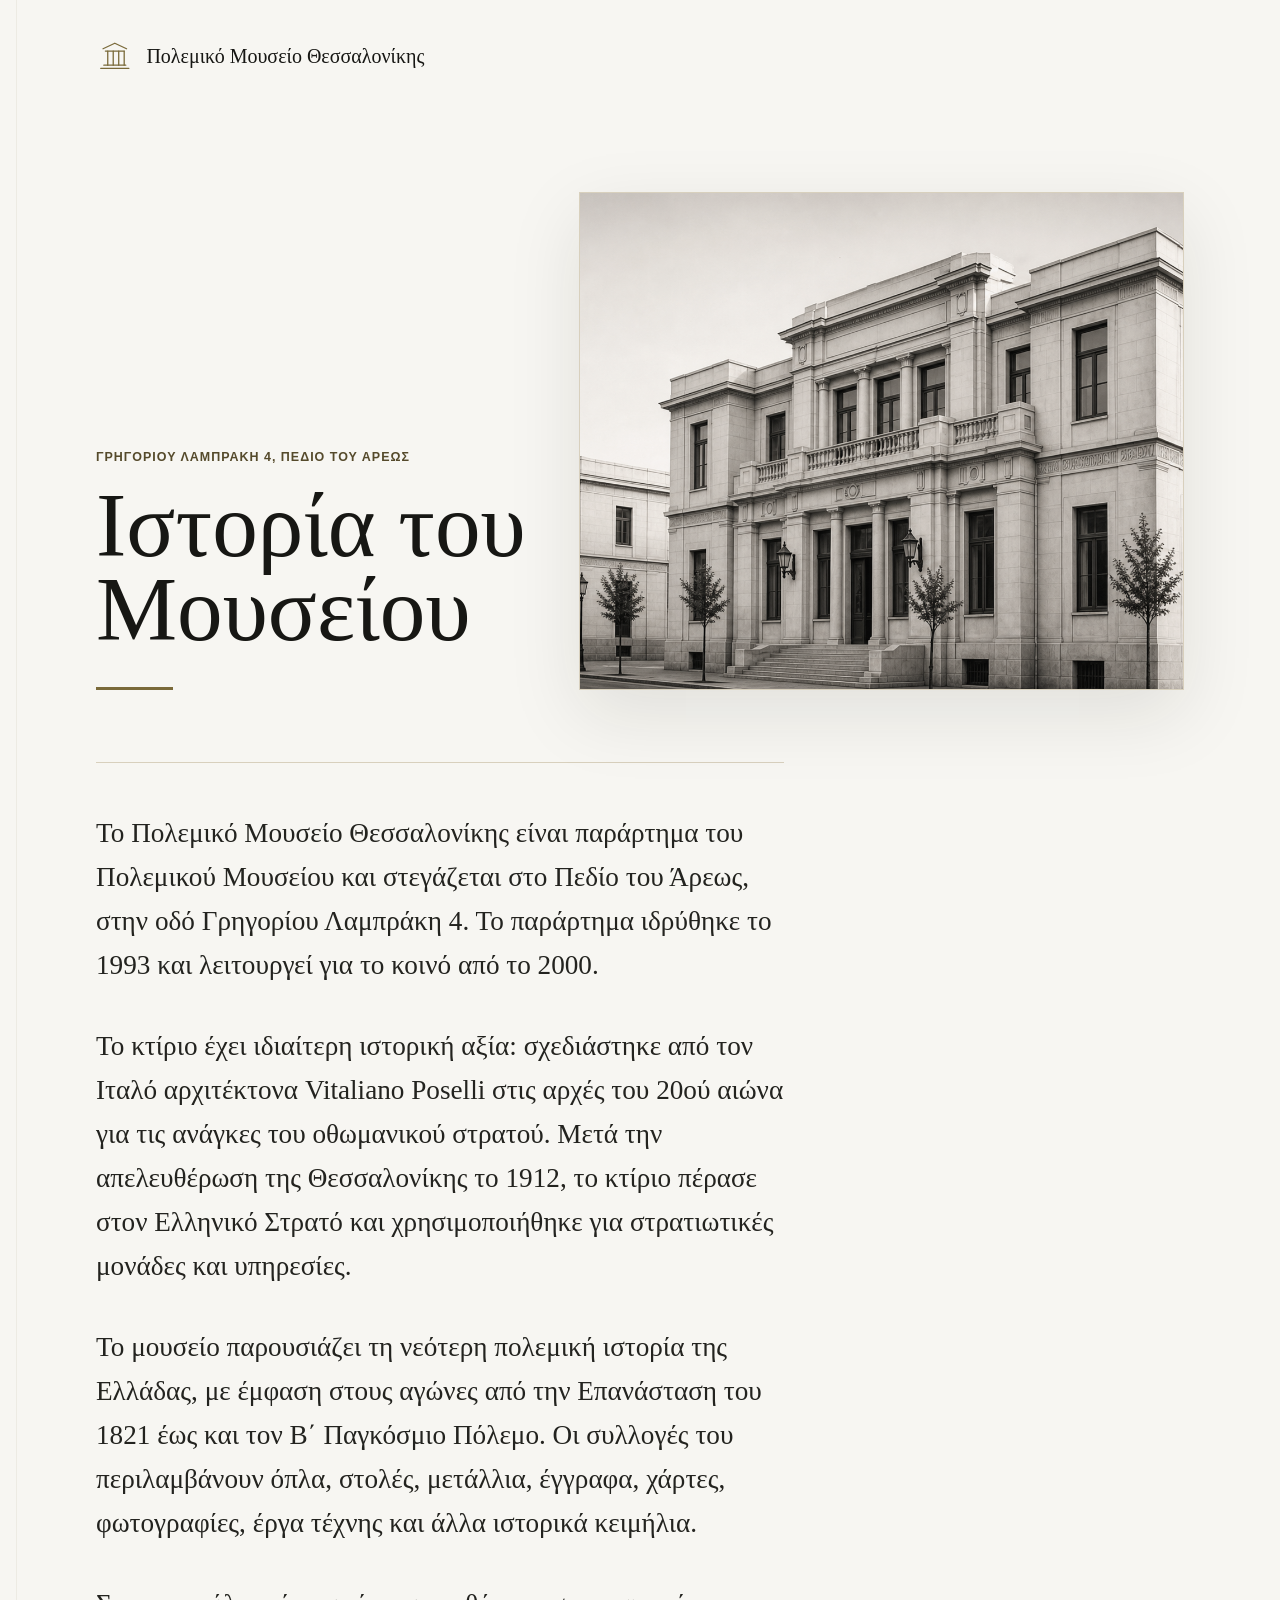
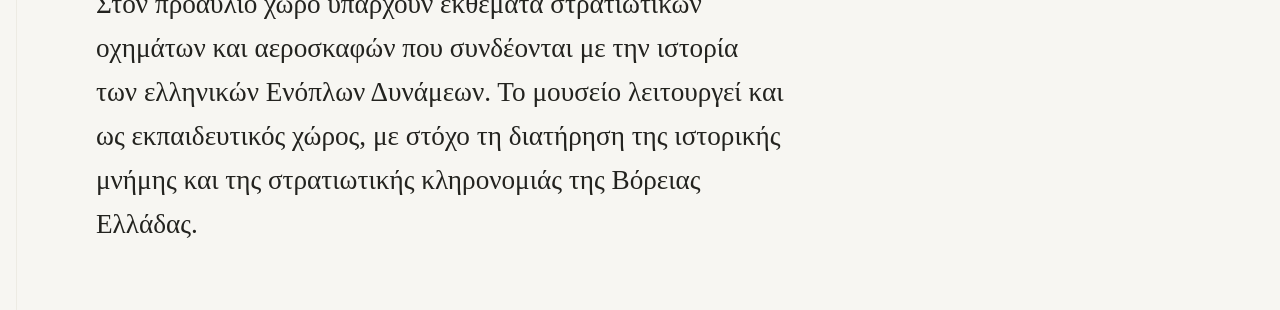
==== index.html @ 53d3f115 "Initial site" ====
<!doctype html>
<html lang="el">
  <head>
    <meta charset="utf-8" />
    <meta name="viewport" content="width=device-width, initial-scale=1" />
    <meta
      name="description"
      content="Σύντομη ιστορία του Πολεμικού Μουσείου Θεσσαλονίκης για επισκέπτες του μουσείου."
    />
    <title>Ιστορία του Μουσείου | Πολεμικό Μουσείο Θεσσαλονίκης</title>
    <link rel="stylesheet" href="styles.css" />
  </head>
  <body>
    <main class="page-shell">
      <header class="site-header" aria-label="Πληροφορίες σελίδας">
        <a class="brand" href="./" aria-label="Πολεμικό Μουσείο Θεσσαλονίκης">
          <span class="brand-mark" aria-hidden="true">
            <svg viewBox="0 0 48 48" role="img">
              <path d="M6 40h36M10 36h28M12 18h24M9 15 24 8l15 7" />
              <path d="M15 18v18M22 18v18M29 18v18M36 18v18" />
            </svg>
          </span>
          <span>Πολεμικό Μουσείο Θεσσαλονίκης</span>
        </a>
      </header>

      <section class="intro" aria-labelledby="page-title">
        <div class="intro-copy">
          <p class="location">Γρηγορίου Λαμπράκη 4, Πεδίο του Άρεως</p>
          <h1 id="page-title">Ιστορία του Μουσείου</h1>
        </div>

        <figure class="hero-image">
          <img
            src="assets/museum-building.png"
            alt="Αρχιτεκτονική άποψη νεοκλασικού κτιρίου μουσείου"
          />
        </figure>
      </section>

      <article class="content" aria-label="Ιστορικές πληροφορίες">
        <p>
          Το Πολεμικό Μουσείο Θεσσαλονίκης είναι παράρτημα του Πολεμικού
          Μουσείου και στεγάζεται στο Πεδίο του Άρεως, στην οδό Γρηγορίου
          Λαμπράκη 4. Το παράρτημα ιδρύθηκε το 1993 και λειτουργεί για το
          κοινό από το 2000.
        </p>

        <p>
          Το κτίριο έχει ιδιαίτερη ιστορική αξία: σχεδιάστηκε από τον Ιταλό
          αρχιτέκτονα Vitaliano Poselli στις αρχές του 20ού αιώνα για τις
          ανάγκες του οθωμανικού στρατού. Μετά την απελευθέρωση της
          Θεσσαλονίκης το 1912, το κτίριο πέρασε στον Ελληνικό Στρατό και
          χρησιμοποιήθηκε για στρατιωτικές μονάδες και υπηρεσίες.
        </p>

        <p>
          Το μουσείο παρουσιάζει τη νεότερη πολεμική ιστορία της Ελλάδας, με
          έμφαση στους αγώνες από την Επανάσταση του 1821 έως και τον Β΄
          Παγκόσμιο Πόλεμο. Οι συλλογές του περιλαμβάνουν όπλα, στολές,
          μετάλλια, έγγραφα, χάρτες, φωτογραφίες, έργα τέχνης και άλλα
          ιστορικά κειμήλια.
        </p>

        <p>
          Στον προαύλιο χώρο υπάρχουν εκθέματα στρατιωτικών οχημάτων και
          αεροσκαφών που συνδέονται με την ιστορία των ελληνικών Ενόπλων
          Δυνάμεων. Το μουσείο λειτουργεί και ως εκπαιδευτικός χώρος, με στόχο
          τη διατήρηση της ιστορικής μνήμης και της στρατιωτικής κληρονομιάς
          της Βόρειας Ελλάδας.
        </p>
      </article>
    </main>
  </body>
</html>
---- styles.css ----
:root {
  color-scheme: light;
  --bg: #f7f6f2;
  --paper: #fffdf8;
  --ink: #171714;
  --muted: #626057;
  --line: #d8d0bd;
  --accent: #7a6a3a;
  --accent-dark: #554a2b;
  --shadow: 0 24px 70px rgb(32 30 24 / 10%);
  --measure: 43rem;
}

* {
  box-sizing: border-box;
}

html {
  min-height: 100%;
  background: var(--bg);
}

body {
  min-width: 320px;
  min-height: 100%;
  margin: 0;
  color: var(--ink);
  background:
    linear-gradient(90deg, rgb(122 106 58 / 8%) 0 1px, transparent 1px 100%)
      center / min(100vw, 78rem) 100% no-repeat,
    var(--bg);
  font-family: Georgia, "Times New Roman", serif;
  text-rendering: optimizeLegibility;
}

img,
svg {
  display: block;
}

.page-shell {
  width: min(100%, 74rem);
  margin: 0 auto;
  padding: 1.1rem clamp(1.1rem, 4vw, 3rem) 4rem;
}

.site-header {
  display: flex;
  align-items: center;
  justify-content: space-between;
  min-height: 4rem;
}

.brand {
  display: inline-flex;
  align-items: center;
  gap: 0.8rem;
  color: var(--ink);
  font-size: clamp(1rem, 2.5vw, 1.25rem);
  line-height: 1.15;
  text-decoration: none;
}

.brand-mark {
  display: grid;
  width: 2.35rem;
  height: 2.35rem;
  flex: 0 0 auto;
  place-items: center;
  color: var(--accent);
}

.brand-mark svg {
  width: 100%;
  height: 100%;
  fill: none;
  stroke: currentColor;
  stroke-linecap: round;
  stroke-linejoin: round;
  stroke-width: 1.65;
}

.intro {
  display: grid;
  gap: clamp(1.6rem, 4vw, 3rem);
  padding-top: clamp(3rem, 9vw, 6.5rem);
}

.intro-copy {
  max-width: min(100%, 42rem);
}

.location {
  margin: 0 0 1.1rem;
  color: var(--accent-dark);
  font-family: Arial, Helvetica, sans-serif;
  font-size: 0.78rem;
  font-weight: 700;
  letter-spacing: 0.08em;
  line-height: 1.4;
  text-transform: uppercase;
}

h1 {
  max-width: 12ch;
  margin: 0;
  font-size: clamp(3.65rem, 16vw, 6.6rem);
  font-weight: 400;
  letter-spacing: 0;
  line-height: 0.92;
}

.intro-copy::after {
  display: block;
  width: 4.8rem;
  height: 0.18rem;
  margin-top: clamp(1.4rem, 4vw, 2.2rem);
  background: var(--accent);
  content: "";
}

.hero-image {
  overflow: hidden;
  margin: 0;
  background: #e5dfd3;
  border: 1px solid var(--line);
  box-shadow: var(--shadow);
}

.hero-image img {
  width: 100%;
  aspect-ratio: 16 / 9;
  object-fit: cover;
  filter: saturate(0.72) contrast(0.96);
}

.content {
  max-width: var(--measure);
  margin: clamp(2rem, 6vw, 4.5rem) auto 0;
  padding: clamp(1.6rem, 4vw, 3rem) 0 0;
  border-top: 1px solid var(--line);
}

.content p {
  margin: 0;
  color: #23231f;
  font-size: clamp(1.22rem, 4.8vw, 1.7rem);
  line-height: 1.62;
}

.content p + p {
  margin-top: 1.35em;
}

@media (min-width: 980px) {
  .page-shell {
    padding-top: 1.5rem;
  }

  h1 {
    font-size: clamp(4.8rem, 8vw, 5.7rem);
  }

  .intro {
    grid-template-columns: minmax(18rem, 0.72fr) minmax(24rem, 1fr);
    align-items: end;
  }

  .hero-image {
    align-self: stretch;
  }

  .hero-image img {
    height: 100%;
    min-height: 31rem;
    aspect-ratio: auto;
  }

  .content {
    margin-left: 0;
  }
}

@media (max-width: 420px) {
  .brand {
    font-size: 0.95rem;
  }

  .brand-mark {
    width: 2rem;
    height: 2rem;
  }

  .content p {
    font-size: 1.14rem;
  }
}
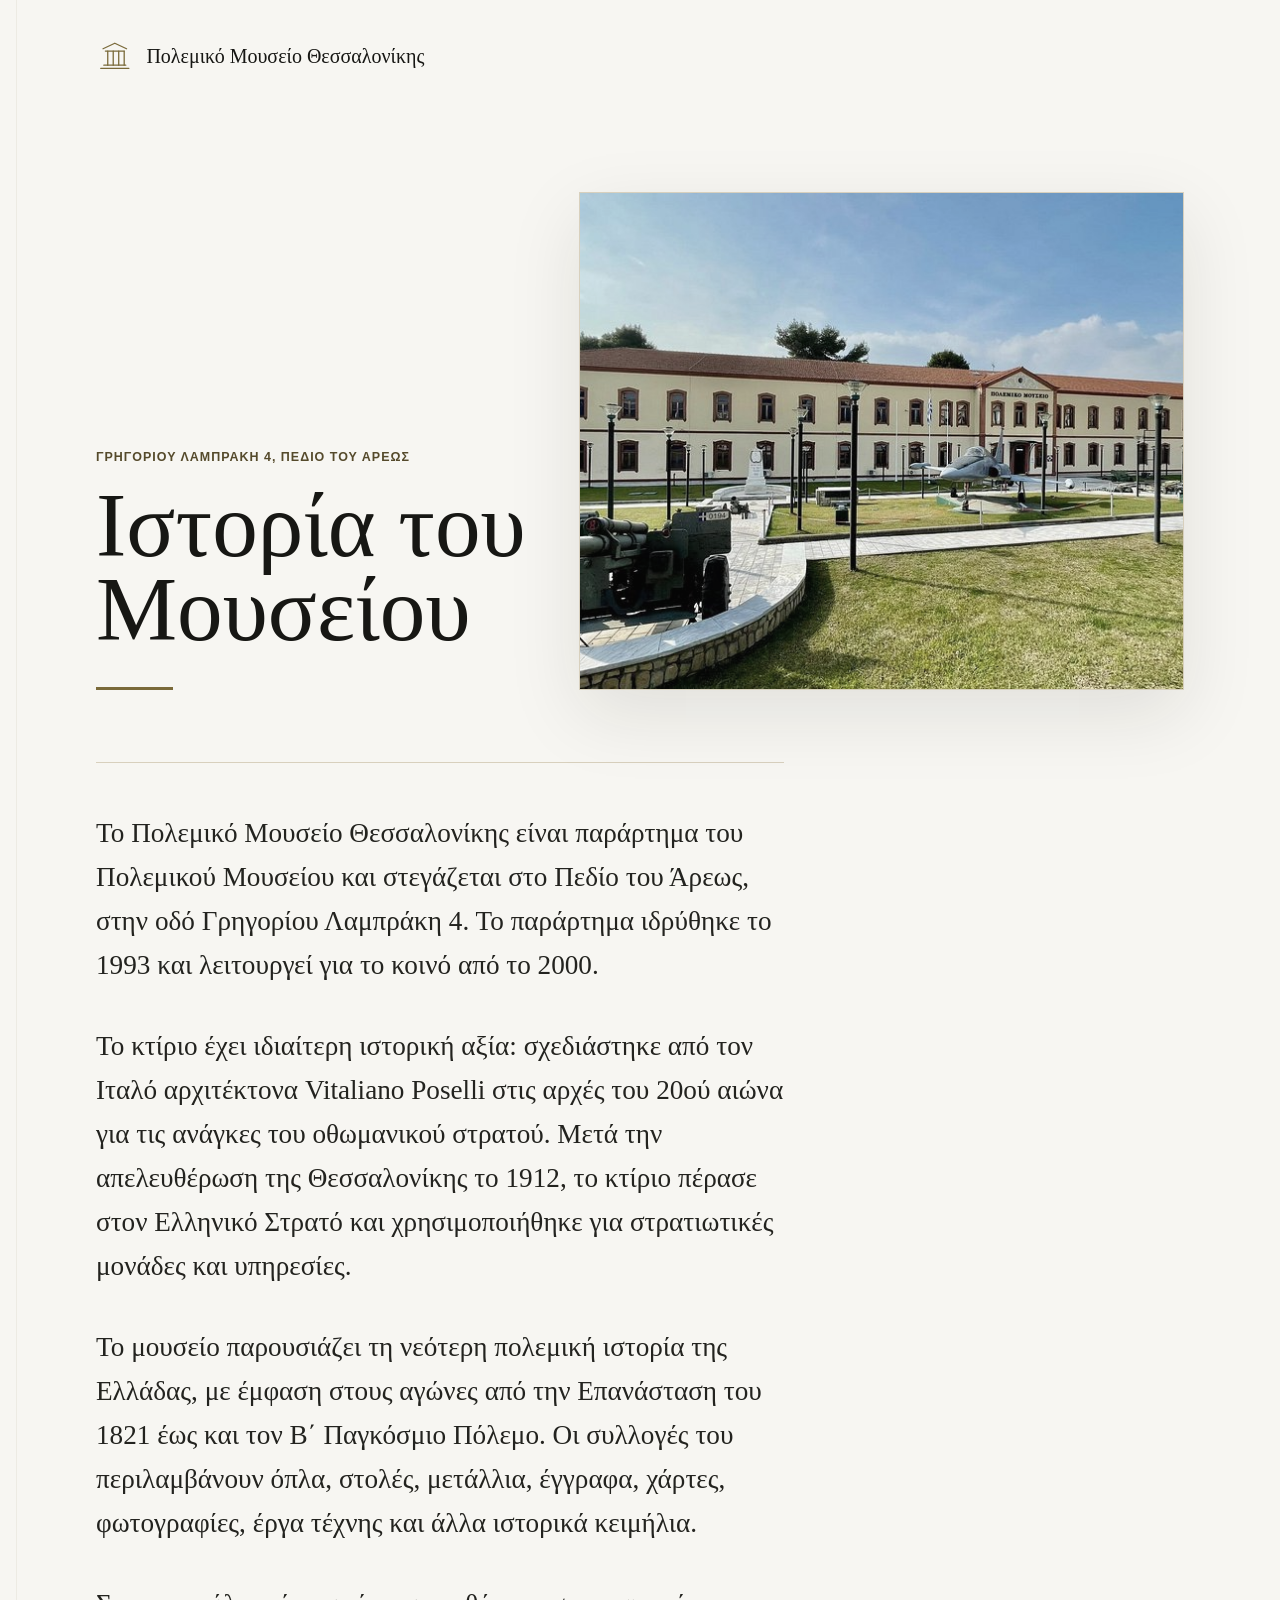
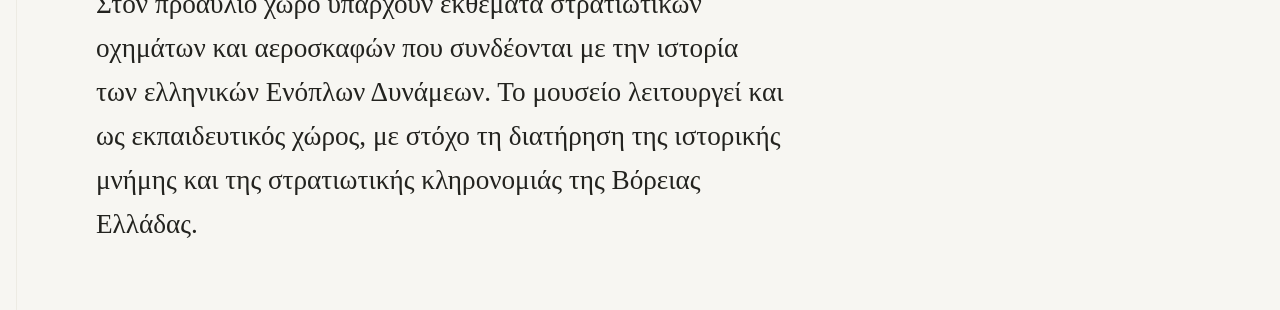
==== commit abf979f5: "Use Thessaloniki branch photo" ====
--- a/index.html
+++ b/index.html
@@ -32,7 +32,7 @@
 
         <figure class="hero-image">
           <img
-            src="assets/museum-building.png"
+            src="assets/thessaloniki-branch.jpg"
             alt="Αρχιτεκτονική άποψη νεοκλασικού κτιρίου μουσείου"
           />
         </figure>
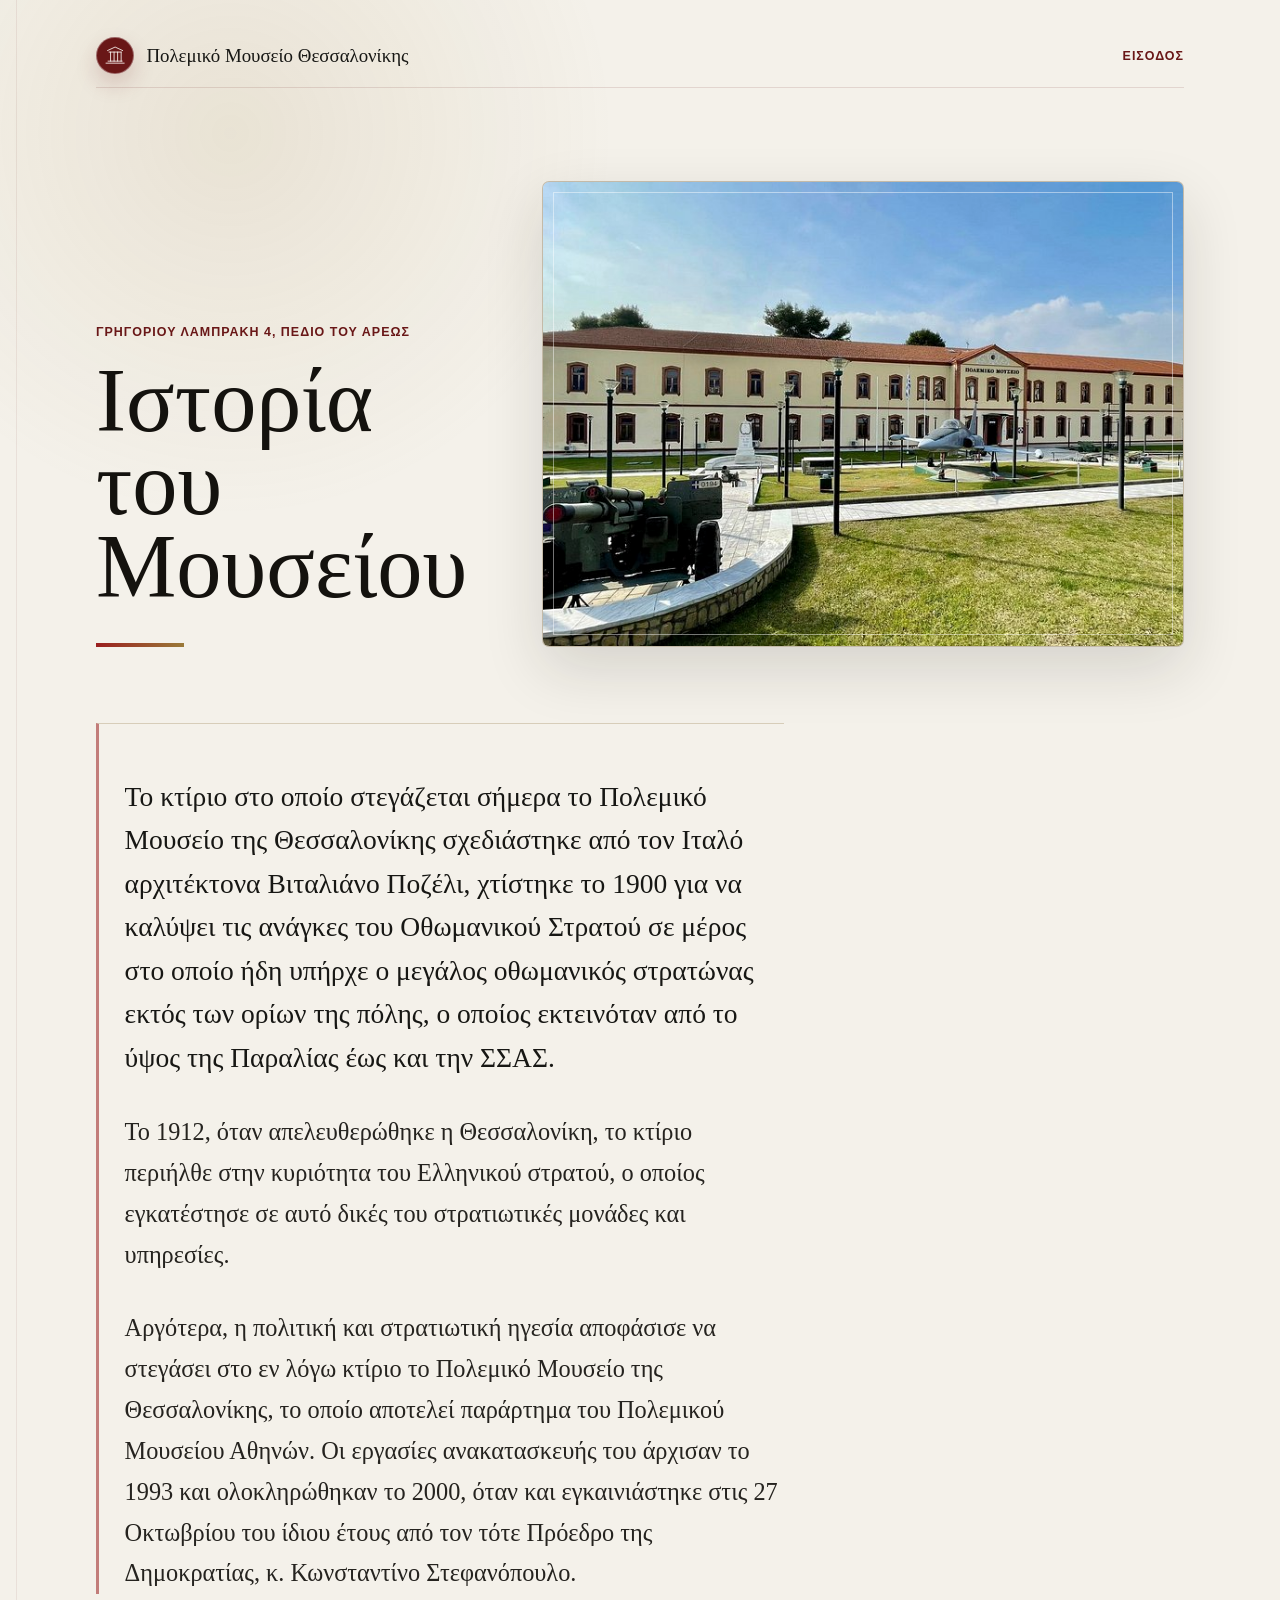
==== commit 1069ee72: "Add museum entrance guide" ====
--- a/index.html
+++ b/index.html
@@ -22,6 +22,9 @@
           </span>
           <span>Πολεμικό Μουσείο Θεσσαλονίκης</span>
         </a>
+        <nav class="site-nav" aria-label="Πλοήγηση">
+          <a href="entrance.html">Είσοδος</a>
+        </nav>
       </header>
 
       <section class="intro" aria-labelledby="page-title">
@@ -40,34 +43,27 @@
 
       <article class="content" aria-label="Ιστορικές πληροφορίες">
         <p>
-          Το Πολεμικό Μουσείο Θεσσαλονίκης είναι παράρτημα του Πολεμικού
-          Μουσείου και στεγάζεται στο Πεδίο του Άρεως, στην οδό Γρηγορίου
-          Λαμπράκη 4. Το παράρτημα ιδρύθηκε το 1993 και λειτουργεί για το
-          κοινό από το 2000.
+          Το κτίριο στο οποίο στεγάζεται σήμερα το Πολεμικό Μουσείο της
+          Θεσσαλονίκης σχεδιάστηκε από τον Ιταλό αρχιτέκτονα Βιταλιάνο
+          Ποζέλι, χτίστηκε το 1900 για να καλύψει τις ανάγκες του Οθωμανικού
+          Στρατού σε μέρος στο οποίο ήδη υπήρχε ο μεγάλος οθωμανικός
+          στρατώνας εκτός των ορίων της πόλης, ο οποίος εκτεινόταν από το ύψος
+          της Παραλίας έως και την ΣΣΑΣ.
         </p>
 
         <p>
-          Το κτίριο έχει ιδιαίτερη ιστορική αξία: σχεδιάστηκε από τον Ιταλό
-          αρχιτέκτονα Vitaliano Poselli στις αρχές του 20ού αιώνα για τις
-          ανάγκες του οθωμανικού στρατού. Μετά την απελευθέρωση της
-          Θεσσαλονίκης το 1912, το κτίριο πέρασε στον Ελληνικό Στρατό και
-          χρησιμοποιήθηκε για στρατιωτικές μονάδες και υπηρεσίες.
+          Το 1912, όταν απελευθερώθηκε η Θεσσαλονίκη, το κτίριο περιήλθε στην
+          κυριότητα του Ελληνικού στρατού, ο οποίος εγκατέστησε σε αυτό δικές
+          του στρατιωτικές μονάδες και υπηρεσίες.
         </p>
 
         <p>
-          Το μουσείο παρουσιάζει τη νεότερη πολεμική ιστορία της Ελλάδας, με
-          έμφαση στους αγώνες από την Επανάσταση του 1821 έως και τον Β΄
-          Παγκόσμιο Πόλεμο. Οι συλλογές του περιλαμβάνουν όπλα, στολές,
-          μετάλλια, έγγραφα, χάρτες, φωτογραφίες, έργα τέχνης και άλλα
-          ιστορικά κειμήλια.
-        </p>
-
-        <p>
-          Στον προαύλιο χώρο υπάρχουν εκθέματα στρατιωτικών οχημάτων και
-          αεροσκαφών που συνδέονται με την ιστορία των ελληνικών Ενόπλων
-          Δυνάμεων. Το μουσείο λειτουργεί και ως εκπαιδευτικός χώρος, με στόχο
-          τη διατήρηση της ιστορικής μνήμης και της στρατιωτικής κληρονομιάς
-          της Βόρειας Ελλάδας.
+          Αργότερα, η πολιτική και στρατιωτική ηγεσία αποφάσισε να στεγάσει
+          στο εν λόγω κτίριο το Πολεμικό Μουσείο της Θεσσαλονίκης, το οποίο
+          αποτελεί παράρτημα του Πολεμικού Μουσείου Αθηνών. Οι εργασίες
+          ανακατασκευής του άρχισαν το 1993 και ολοκληρώθηκαν το 2000, όταν
+          και εγκαινιάστηκε στις 27 Οκτωβρίου του ίδιου έτους από τον τότε
+          Πρόεδρο της Δημοκρατίας, κ. Κωνσταντίνο Στεφανόπουλο.
         </p>
       </article>
     </main>
--- a/styles.css
+++ b/styles.css
@@ -1,13 +1,14 @@
 :root {
   color-scheme: light;
-  --bg: #f7f6f2;
+  --bg: #f4f1ea;
   --paper: #fffdf8;
   --ink: #171714;
-  --muted: #626057;
-  --line: #d8d0bd;
-  --accent: #7a6a3a;
-  --accent-dark: #554a2b;
-  --shadow: 0 24px 70px rgb(32 30 24 / 10%);
+  --muted: #625f55;
+  --line: #d7cdb9;
+  --accent: #9a1f1f;
+  --accent-dark: #691717;
+  --gold: #9a7a38;
+  --shadow: 0 22px 60px rgb(29 25 18 / 14%);
   --measure: 43rem;
 }
 
@@ -26,7 +27,8 @@
   margin: 0;
   color: var(--ink);
   background:
-    linear-gradient(90deg, rgb(122 106 58 / 8%) 0 1px, transparent 1px 100%)
+    radial-gradient(circle at 18% 8%, rgb(154 122 56 / 12%), transparent 24rem),
+    linear-gradient(90deg, rgb(105 23 23 / 8%) 0 1px, transparent 1px 100%)
       center / min(100vw, 78rem) 100% no-repeat,
     var(--bg);
   font-family: Georgia, "Times New Roman", serif;
@@ -41,7 +43,7 @@
 .page-shell {
   width: min(100%, 74rem);
   margin: 0 auto;
-  padding: 1.1rem clamp(1.1rem, 4vw, 3rem) 4rem;
+  padding: 1.1rem clamp(1.1rem, 4vw, 3rem) 4.5rem;
 }
 
 .site-header {
@@ -49,6 +51,7 @@
   align-items: center;
   justify-content: space-between;
   min-height: 4rem;
+  border-bottom: 1px solid rgb(105 23 23 / 13%);
 }
 
 .brand {
@@ -56,9 +59,65 @@
   align-items: center;
   gap: 0.8rem;
   color: var(--ink);
-  font-size: clamp(1rem, 2.5vw, 1.25rem);
+  font-size: clamp(0.98rem, 2.4vw, 1.18rem);
   line-height: 1.15;
   text-decoration: none;
+}
+
+.site-nav {
+  display: flex;
+  align-items: center;
+  gap: 0.9rem;
+  margin-left: 1rem;
+  font-family: Arial, Helvetica, sans-serif;
+  font-size: 0.78rem;
+  font-weight: 700;
+  letter-spacing: 0.08em;
+  text-transform: uppercase;
+}
+
+.site-nav a {
+  color: var(--accent-dark);
+  text-decoration: none;
+}
+
+.site-nav a:hover {
+  color: var(--accent);
+}
+
+.language-switch {
+  display: inline-flex;
+  align-items: center;
+  gap: 0.25rem;
+  padding: 0.2rem;
+  background: rgb(255 253 248 / 70%);
+  border: 1px solid rgb(105 23 23 / 15%);
+  border-radius: 999px;
+}
+
+.language-button {
+  display: grid;
+  width: 2rem;
+  height: 2rem;
+  padding: 0;
+  place-items: center;
+  background: transparent;
+  border: 0;
+  border-radius: 50%;
+  cursor: pointer;
+  font-size: 1.05rem;
+  line-height: 1;
+}
+
+.language-button:hover,
+.language-button.is-active {
+  background: var(--paper);
+  box-shadow: 0 5px 14px rgb(29 25 18 / 13%);
+}
+
+.language-button:focus-visible {
+  outline: 3px solid rgb(154 31 31 / 35%);
+  outline-offset: 2px;
 }
 
 .brand-mark {
@@ -67,12 +126,16 @@
   height: 2.35rem;
   flex: 0 0 auto;
   place-items: center;
-  color: var(--accent);
+  color: var(--paper);
+  background: var(--accent-dark);
+  border: 1px solid rgb(255 255 255 / 35%);
+  border-radius: 50%;
+  box-shadow: 0 10px 22px rgb(105 23 23 / 18%);
 }
 
 .brand-mark svg {
-  width: 100%;
-  height: 100%;
+  width: 68%;
+  height: 68%;
   fill: none;
   stroke: currentColor;
   stroke-linecap: round;
@@ -83,11 +146,13 @@
 .intro {
   display: grid;
   gap: clamp(1.6rem, 4vw, 3rem);
-  padding-top: clamp(3rem, 9vw, 6.5rem);
+  padding-top: clamp(2.6rem, 8vw, 5.8rem);
 }
 
 .intro-copy {
   max-width: min(100%, 42rem);
+  position: relative;
+  z-index: 1;
 }
 
 .location {
@@ -104,52 +169,287 @@
 h1 {
   max-width: 12ch;
   margin: 0;
-  font-size: clamp(3.65rem, 16vw, 6.6rem);
+  color: #14120e;
+  font-size: clamp(3.6rem, 15vw, 6.4rem);
   font-weight: 400;
   letter-spacing: 0;
   line-height: 0.92;
+  text-wrap: balance;
 }
 
 .intro-copy::after {
   display: block;
-  width: 4.8rem;
-  height: 0.18rem;
+  width: 5.5rem;
+  height: 0.22rem;
   margin-top: clamp(1.4rem, 4vw, 2.2rem);
-  background: var(--accent);
+  background: linear-gradient(90deg, var(--accent), var(--gold));
   content: "";
 }
 
 .hero-image {
+  position: relative;
   overflow: hidden;
   margin: 0;
-  background: #e5dfd3;
-  border: 1px solid var(--line);
+  background: #ded5c6;
+  border: 1px solid rgb(79 64 38 / 18%);
+  border-radius: 0.45rem;
   box-shadow: var(--shadow);
+}
+
+.hero-image::before {
+  position: absolute;
+  inset: 0.65rem;
+  z-index: 1;
+  border: 1px solid rgb(255 255 255 / 45%);
+  content: "";
+  pointer-events: none;
 }
 
 .hero-image img {
   width: 100%;
   aspect-ratio: 16 / 9;
   object-fit: cover;
-  filter: saturate(0.72) contrast(0.96);
+  filter: saturate(0.95) contrast(1.02);
 }
 
 .content {
+  position: relative;
   max-width: var(--measure);
-  margin: clamp(2rem, 6vw, 4.5rem) auto 0;
-  padding: clamp(1.6rem, 4vw, 3rem) 0 0;
+  margin: clamp(2.25rem, 6vw, 4.75rem) auto 0;
+  padding: clamp(1.75rem, 4vw, 3.2rem) 0 0 clamp(1rem, 3vw, 1.6rem);
   border-top: 1px solid var(--line);
+  border-left: 3px solid rgb(154 31 31 / 55%);
 }
 
 .content p {
   margin: 0;
-  color: #23231f;
-  font-size: clamp(1.22rem, 4.8vw, 1.7rem);
-  line-height: 1.62;
+  color: #25231f;
+  font-size: clamp(1.16rem, 4.2vw, 1.52rem);
+  line-height: 1.68;
+}
+
+.content p:first-child {
+  color: #171714;
+  font-size: clamp(1.28rem, 4.5vw, 1.72rem);
+  line-height: 1.58;
 }
 
 .content p + p {
   margin-top: 1.35em;
+}
+
+.entrance-page {
+  width: min(100%, 80rem);
+}
+
+.entrance-hero {
+  display: grid;
+  gap: 1.2rem;
+  padding: clamp(2.5rem, 7vw, 5rem) 0 clamp(1.8rem, 5vw, 3rem);
+}
+
+.entrance-hero h1 {
+  max-width: 11ch;
+}
+
+.entrance-hero > p {
+  max-width: 36rem;
+  margin: 0;
+  color: var(--muted);
+  font-size: clamp(1.1rem, 3vw, 1.35rem);
+  line-height: 1.55;
+}
+
+.map-layout {
+  display: grid;
+  gap: clamp(1.2rem, 3vw, 2rem);
+  align-items: start;
+}
+
+.map-card,
+.exhibit-panel {
+  background: rgb(255 253 248 / 78%);
+  border: 1px solid rgb(79 64 38 / 16%);
+  border-radius: 0.45rem;
+  box-shadow: 0 18px 48px rgb(29 25 18 / 10%);
+}
+
+.map-card {
+  padding: clamp(0.9rem, 3vw, 1.35rem);
+}
+
+.entrance-map {
+  position: relative;
+  width: min(100%, 34rem);
+  margin: 0 auto;
+}
+
+.entrance-map svg {
+  width: 100%;
+  height: auto;
+}
+
+.entrance-map text {
+  fill: #4b4538;
+  font-family: Arial, Helvetica, sans-serif;
+  font-size: 16px;
+  font-weight: 700;
+  letter-spacing: 0;
+  pointer-events: none;
+}
+
+.map-room {
+  fill: #f3eadc;
+  stroke: #9f927b;
+  stroke-width: 3;
+}
+
+.map-path {
+  fill: none;
+  stroke: rgb(154 122 56 / 55%);
+  stroke-dasharray: 12 13;
+  stroke-linecap: round;
+  stroke-width: 13;
+}
+
+.map-case {
+  fill: #fff8e7;
+  stroke: #9a1f1f;
+  stroke-width: 3;
+}
+
+.map-case.tall {
+  fill: #f8efe2;
+}
+
+.map-stairs {
+  fill: #dfd5c4;
+  stroke: #6f5e45;
+  stroke-width: 3;
+}
+
+.map-stair-line,
+.map-entry {
+  fill: none;
+  stroke: #6f5e45;
+  stroke-linecap: round;
+  stroke-width: 5;
+}
+
+.map-point {
+  position: absolute;
+  left: var(--x);
+  top: var(--y);
+  display: grid;
+  width: 2.55rem;
+  height: 2.55rem;
+  padding: 0;
+  transform: translate(-50%, -50%);
+  place-items: center;
+  color: var(--paper);
+  background: var(--accent-dark);
+  border: 3px solid var(--paper);
+  border-radius: 50%;
+  box-shadow: 0 10px 20px rgb(31 22 16 / 20%);
+  cursor: pointer;
+  font: 700 0.95rem/1 Arial, Helvetica, sans-serif;
+}
+
+.map-point:hover,
+.map-point.is-active {
+  background: var(--gold);
+  color: #171714;
+}
+
+.map-point:focus-visible {
+  outline: 3px solid rgb(154 31 31 / 35%);
+  outline-offset: 3px;
+}
+
+.map-legend {
+  display: grid;
+  grid-template-columns: repeat(auto-fit, minmax(12rem, 1fr));
+  gap: 0.55rem 1rem;
+  margin: 1rem 0 0;
+  padding: 1rem 0 0;
+  border-top: 1px solid var(--line);
+  color: #332f28;
+  font-family: Arial, Helvetica, sans-serif;
+  font-size: 0.86rem;
+  font-weight: 700;
+  line-height: 1.3;
+  list-style: none;
+}
+
+.map-legend li {
+  display: flex;
+  align-items: center;
+  gap: 0.55rem;
+}
+
+.map-legend li > span:first-child {
+  display: grid;
+  width: 1.45rem;
+  height: 1.45rem;
+  flex: 0 0 auto;
+  place-items: center;
+  color: var(--paper);
+  background: var(--accent-dark);
+  border-radius: 50%;
+  font-size: 0.78rem;
+}
+
+.exhibit-panel {
+  max-height: min(78vh, 48rem);
+  overflow: auto;
+  padding: clamp(1.25rem, 3vw, 2rem);
+}
+
+.panel-kicker {
+  margin: 0 0 0.65rem;
+  color: var(--accent-dark);
+  font-family: Arial, Helvetica, sans-serif;
+  font-size: 0.78rem;
+  font-weight: 700;
+  letter-spacing: 0.08em;
+  text-transform: uppercase;
+}
+
+.exhibit-panel h2 {
+  margin: 0 0 1rem;
+  color: #171714;
+  font-size: clamp(1.8rem, 4vw, 2.5rem);
+  font-weight: 400;
+  letter-spacing: 0;
+  line-height: 1.05;
+}
+
+.exhibit-panel p,
+.weapons-list {
+  color: #25231f;
+  font-size: clamp(1rem, 2.4vw, 1.13rem);
+  line-height: 1.58;
+}
+
+.exhibit-panel p {
+  margin: 0;
+}
+
+.exhibit-panel p + p {
+  margin-top: 1rem;
+}
+
+.weapons-list {
+  display: grid;
+  gap: 0.35rem 1.4rem;
+  margin: 1rem 0 0;
+  padding-left: 1.4rem;
+}
+
+.weapons-list li::marker {
+  color: var(--accent-dark);
+  font-family: Arial, Helvetica, sans-serif;
+  font-weight: 700;
 }
 
 @media (min-width: 980px) {
@@ -158,11 +458,11 @@
   }
 
   h1 {
-    font-size: clamp(4.8rem, 8vw, 5.7rem);
+    font-size: clamp(4.7rem, 7.6vw, 5.65rem);
   }
 
   .intro {
-    grid-template-columns: minmax(18rem, 0.72fr) minmax(24rem, 1fr);
+    grid-template-columns: minmax(18rem, 0.62fr) minmax(26rem, 1fr);
     align-items: end;
   }
 
@@ -172,16 +472,35 @@
 
   .hero-image img {
     height: 100%;
-    min-height: 31rem;
+    min-height: 29rem;
     aspect-ratio: auto;
   }
 
   .content {
     margin-left: 0;
+    margin-right: auto;
+  }
+
+  .entrance-hero {
+    grid-template-columns: minmax(18rem, 0.72fr) minmax(20rem, 1fr);
+    align-items: end;
+  }
+
+  .map-layout {
+    grid-template-columns: minmax(25rem, 0.9fr) minmax(23rem, 0.65fr);
+  }
+
+  .weapons-list {
+    grid-template-columns: 1fr 1fr;
   }
 }
 
 @media (max-width: 420px) {
+  .site-header {
+    align-items: flex-start;
+    gap: 0.8rem;
+  }
+
   .brand {
     font-size: 0.95rem;
   }
@@ -192,6 +511,18 @@
   }
 
   .content p {
-    font-size: 1.14rem;
-  }
-}
+    font-size: 1.08rem;
+  }
+
+  .site-nav {
+    flex-wrap: wrap;
+    justify-content: flex-end;
+    padding-top: 0.65rem;
+    font-size: 0.72rem;
+  }
+
+  .map-point {
+    width: 2.25rem;
+    height: 2.25rem;
+  }
+}
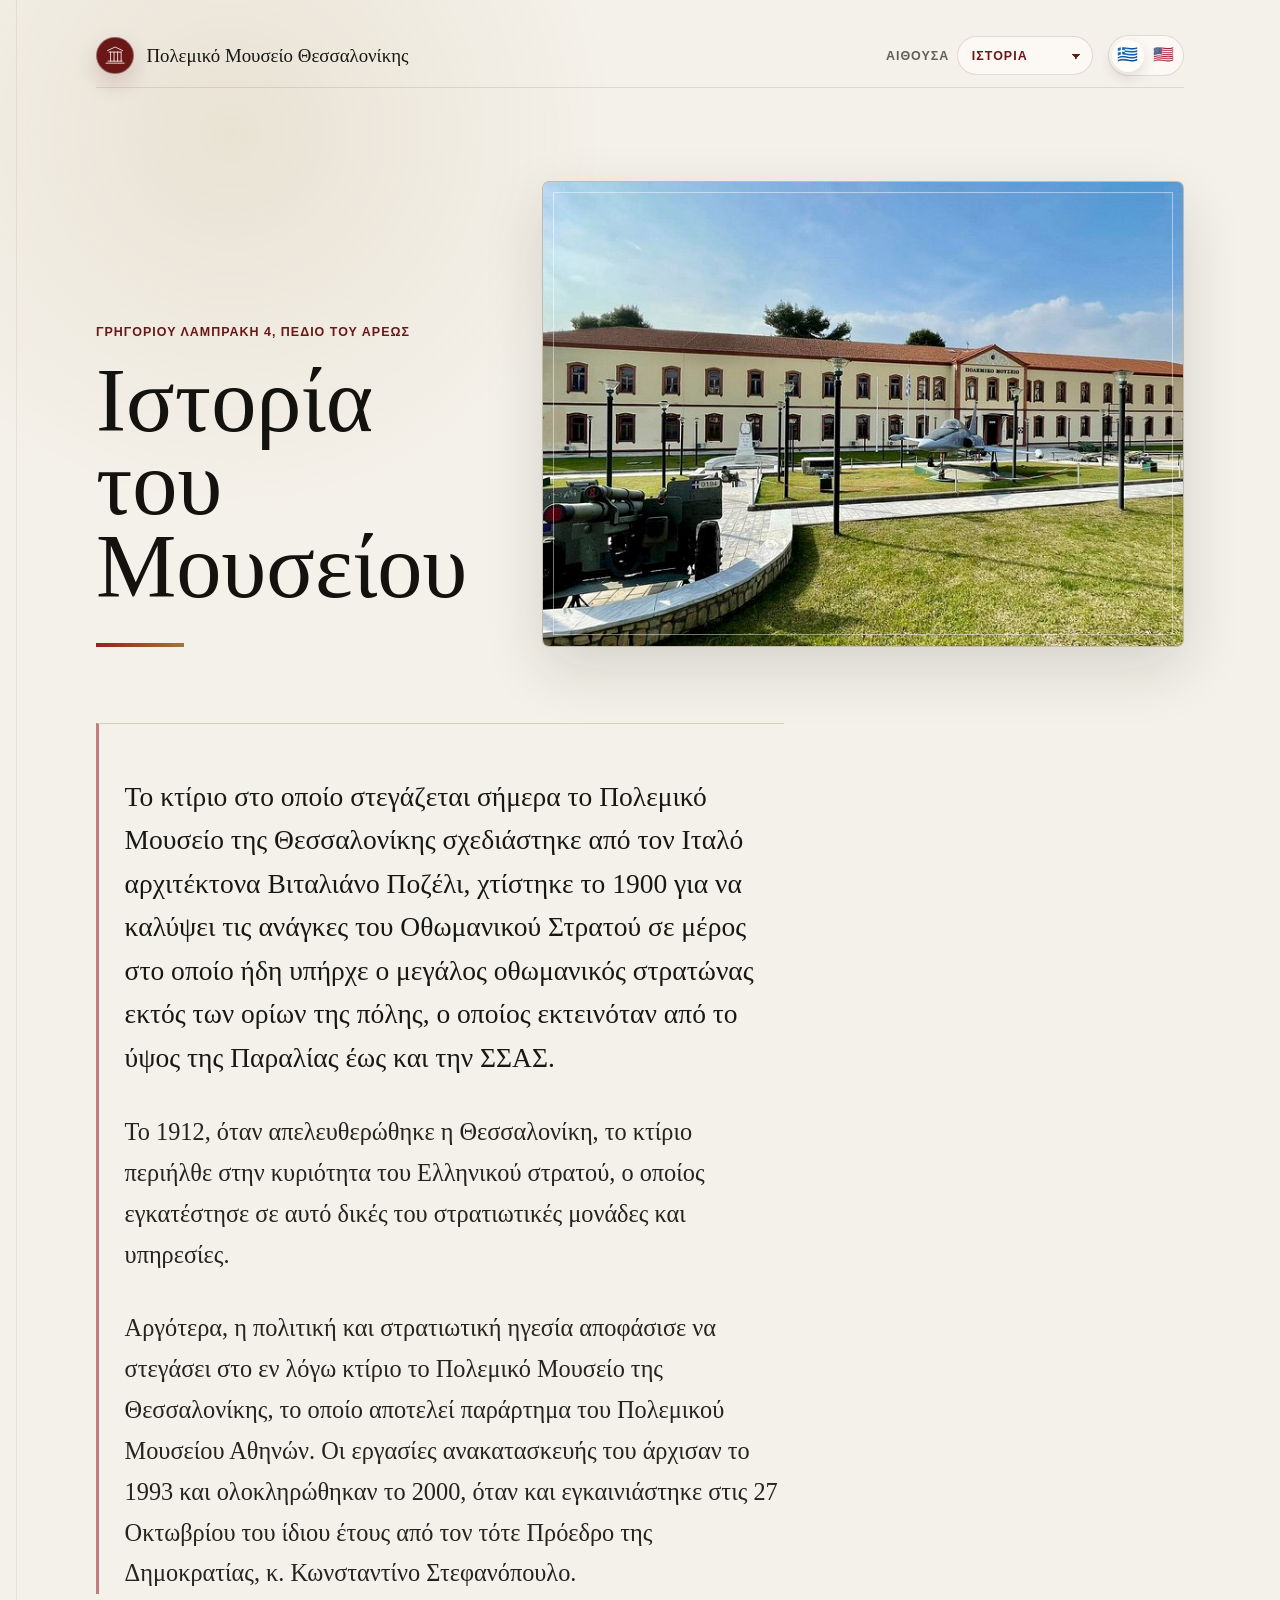
==== commit 598e175d: "Add room and language navigation" ====
--- a/index.html
+++ b/index.html
@@ -12,7 +12,7 @@
   </head>
   <body>
     <main class="page-shell">
-      <header class="site-header" aria-label="Πληροφορίες σελίδας">
+      <header class="site-header" aria-label="Πληροφορίες σελίδας" data-i18n-attr="aria-label:siteHeaderLabel">
         <a class="brand" href="./" aria-label="Πολεμικό Μουσείο Θεσσαλονίκης">
           <span class="brand-mark" aria-hidden="true">
             <svg viewBox="0 0 48 48" role="img">
@@ -20,29 +20,44 @@
               <path d="M15 18v18M22 18v18M29 18v18M36 18v18" />
             </svg>
           </span>
-          <span>Πολεμικό Μουσείο Θεσσαλονίκης</span>
+          <span data-i18n="brandName">Πολεμικό Μουσείο Θεσσαλονίκης</span>
         </a>
-        <nav class="site-nav" aria-label="Πλοήγηση">
-          <a href="entrance.html">Είσοδος</a>
+        <nav class="site-nav" aria-label="Πλοήγηση" data-i18n-attr="aria-label:navigationLabel">
+          <label class="room-switch">
+            <span data-i18n="roomLabel">Αίθουσα</span>
+            <select class="room-select" aria-label="Επιλογή αίθουσας" data-i18n-attr="aria-label:roomSelectLabel">
+              <option value="index.html" selected data-i18n="historyRoom">Ιστορία</option>
+              <option value="entrance.html" data-i18n="entranceRoom">Είσοδος</option>
+            </select>
+          </label>
+          <div class="language-switch" role="group" aria-label="Επιλογή γλώσσας" data-i18n-attr="aria-label:languageSwitchLabel">
+            <button class="language-button is-active" type="button" data-language="el" aria-pressed="true" aria-label="Ελληνικά" data-i18n-attr="aria-label:greekLanguage">
+              <span aria-hidden="true">🇬🇷</span>
+            </button>
+            <button class="language-button" type="button" data-language="en" aria-pressed="false" aria-label="English" data-i18n-attr="aria-label:englishLanguage">
+              <span aria-hidden="true">🇺🇸</span>
+            </button>
+          </div>
         </nav>
       </header>
 
       <section class="intro" aria-labelledby="page-title">
         <div class="intro-copy">
-          <p class="location">Γρηγορίου Λαμπράκη 4, Πεδίο του Άρεως</p>
-          <h1 id="page-title">Ιστορία του Μουσείου</h1>
+          <p class="location" data-i18n="location">Γρηγορίου Λαμπράκη 4, Πεδίο του Άρεως</p>
+          <h1 id="page-title" data-i18n="pageTitle">Ιστορία του Μουσείου</h1>
         </div>
 
         <figure class="hero-image">
           <img
             src="assets/thessaloniki-branch.jpg"
             alt="Αρχιτεκτονική άποψη νεοκλασικού κτιρίου μουσείου"
+            data-i18n-attr="alt:heroImageAlt"
           />
         </figure>
       </section>
 
-      <article class="content" aria-label="Ιστορικές πληροφορίες">
-        <p>
+      <article class="content" aria-label="Ιστορικές πληροφορίες" data-i18n-attr="aria-label:contentLabel">
+        <p data-i18n="historyParagraph1">
           Το κτίριο στο οποίο στεγάζεται σήμερα το Πολεμικό Μουσείο της
           Θεσσαλονίκης σχεδιάστηκε από τον Ιταλό αρχιτέκτονα Βιταλιάνο
           Ποζέλι, χτίστηκε το 1900 για να καλύψει τις ανάγκες του Οθωμανικού
@@ -51,13 +66,13 @@
           της Παραλίας έως και την ΣΣΑΣ.
         </p>
 
-        <p>
+        <p data-i18n="historyParagraph2">
           Το 1912, όταν απελευθερώθηκε η Θεσσαλονίκη, το κτίριο περιήλθε στην
           κυριότητα του Ελληνικού στρατού, ο οποίος εγκατέστησε σε αυτό δικές
           του στρατιωτικές μονάδες και υπηρεσίες.
         </p>
 
-        <p>
+        <p data-i18n="historyParagraph3">
           Αργότερα, η πολιτική και στρατιωτική ηγεσία αποφάσισε να στεγάσει
           στο εν λόγω κτίριο το Πολεμικό Μουσείο της Θεσσαλονίκης, το οποίο
           αποτελεί παράρτημα του Πολεμικού Μουσείου Αθηνών. Οι εργασίες
@@ -67,5 +82,6 @@
         </p>
       </article>
     </main>
+    <script src="index.js"></script>
   </body>
 </html>
--- a/styles.css
+++ b/styles.css
@@ -50,6 +50,7 @@
   display: flex;
   align-items: center;
   justify-content: space-between;
+  gap: 1rem;
   min-height: 4rem;
   border-bottom: 1px solid rgb(105 23 23 / 13%);
 }
@@ -83,6 +84,39 @@
 
 .site-nav a:hover {
   color: var(--accent);
+}
+
+.room-switch {
+  display: inline-flex;
+  align-items: center;
+  gap: 0.5rem;
+}
+
+.room-switch span {
+  color: var(--muted);
+}
+
+.room-select {
+  min-width: 8.5rem;
+  height: 2.42rem;
+  padding: 0 2.1rem 0 0.85rem;
+  color: var(--accent-dark);
+  background:
+    linear-gradient(45deg, transparent 50%, currentColor 50%) right 0.95rem top 1.05rem / 0.35rem 0.35rem no-repeat,
+    linear-gradient(135deg, currentColor 50%, transparent 50%) right 0.72rem top 1.05rem / 0.35rem 0.35rem no-repeat,
+    rgb(255 253 248 / 70%);
+  border: 1px solid rgb(105 23 23 / 15%);
+  border-radius: 999px;
+  cursor: pointer;
+  font: inherit;
+  letter-spacing: inherit;
+  text-transform: inherit;
+  appearance: none;
+}
+
+.room-select:focus-visible {
+  outline: 3px solid rgb(154 31 31 / 35%);
+  outline-offset: 2px;
 }
 
 .language-switch {
@@ -498,6 +532,7 @@
 @media (max-width: 420px) {
   .site-header {
     align-items: flex-start;
+    flex-direction: column;
     gap: 0.8rem;
   }
 
@@ -516,9 +551,19 @@
 
   .site-nav {
     flex-wrap: wrap;
-    justify-content: flex-end;
-    padding-top: 0.65rem;
+    justify-content: space-between;
+    width: 100%;
+    margin-left: 0;
     font-size: 0.72rem;
+  }
+
+  .room-switch {
+    flex: 1 1 12rem;
+  }
+
+  .room-select {
+    flex: 1;
+    min-width: 0;
   }
 
   .map-point {
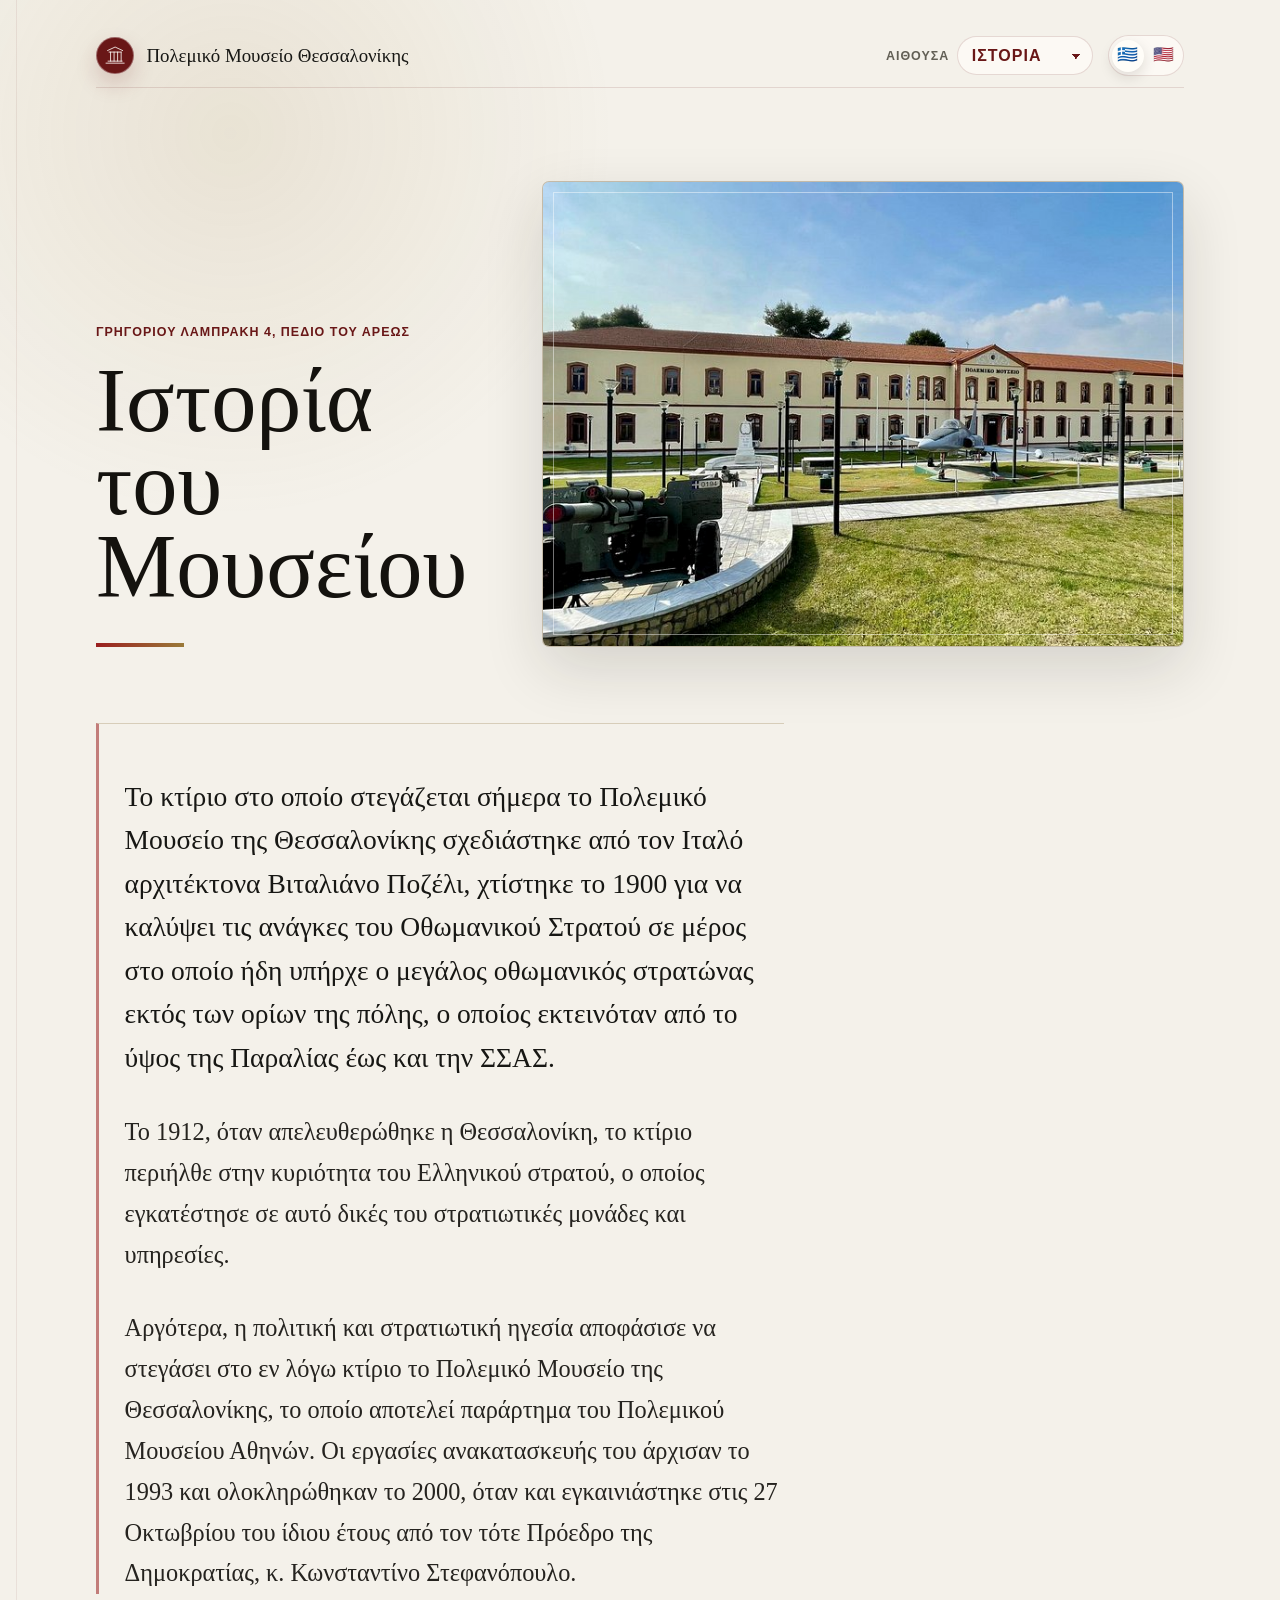
==== commit f8254bde: "Fix mobile header bounds" ====
--- a/index.html
+++ b/index.html
@@ -2,7 +2,7 @@
 <html lang="el">
   <head>
     <meta charset="utf-8" />
-    <meta name="viewport" content="width=device-width, initial-scale=1" />
+    <meta name="viewport" content="width=device-width, initial-scale=1, maximum-scale=1, user-scalable=no, viewport-fit=cover" />
     <meta
       name="description"
       content="Σύντομη ιστορία του Πολεμικού Μουσείου Θεσσαλονίκης για επισκέπτες του μουσείου."
--- a/styles.css
+++ b/styles.css
@@ -19,6 +19,10 @@
 html {
   min-height: 100%;
   background: var(--bg);
+  overflow-x: hidden;
+  -webkit-text-size-adjust: 100%;
+  text-size-adjust: 100%;
+  touch-action: manipulation;
 }
 
 body {
@@ -32,12 +36,19 @@
       center / min(100vw, 78rem) 100% no-repeat,
     var(--bg);
   font-family: Georgia, "Times New Roman", serif;
+  overflow-x: hidden;
   text-rendering: optimizeLegibility;
 }
 
 img,
 svg {
   display: block;
+}
+
+a,
+button,
+select {
+  touch-action: manipulation;
 }
 
 .page-shell {
@@ -108,7 +119,10 @@
   border: 1px solid rgb(105 23 23 / 15%);
   border-radius: 999px;
   cursor: pointer;
-  font: inherit;
+  font-family: inherit;
+  font-size: 16px;
+  font-weight: inherit;
+  line-height: 1;
   letter-spacing: inherit;
   text-transform: inherit;
   appearance: none;
@@ -529,7 +543,11 @@
   }
 }
 
-@media (max-width: 420px) {
+@media (max-width: 560px) {
+  .page-shell {
+    padding: 0.9rem 1rem 3.5rem;
+  }
+
   .site-header {
     align-items: flex-start;
     flex-direction: column;
@@ -543,6 +561,27 @@
   .brand-mark {
     width: 2rem;
     height: 2rem;
+  }
+
+  .intro,
+  .entrance-hero {
+    padding-top: 1.9rem;
+  }
+
+  h1,
+  .entrance-hero h1 {
+    max-width: 10ch;
+    font-size: clamp(2.65rem, 12vw, 3.3rem);
+    line-height: 0.96;
+  }
+
+  .location {
+    margin-bottom: 0.75rem;
+    font-size: 0.72rem;
+  }
+
+  .entrance-hero > p {
+    font-size: 1rem;
   }
 
   .content p {
@@ -554,7 +593,8 @@
     justify-content: space-between;
     width: 100%;
     margin-left: 0;
-    font-size: 0.72rem;
+    gap: 0.55rem;
+    font-size: 0.76rem;
   }
 
   .room-switch {
@@ -564,6 +604,12 @@
   .room-select {
     flex: 1;
     min-width: 0;
+    font-size: 16px;
+    letter-spacing: 0.04em;
+  }
+
+  .language-button {
+    font-size: 16px;
   }
 
   .map-point {
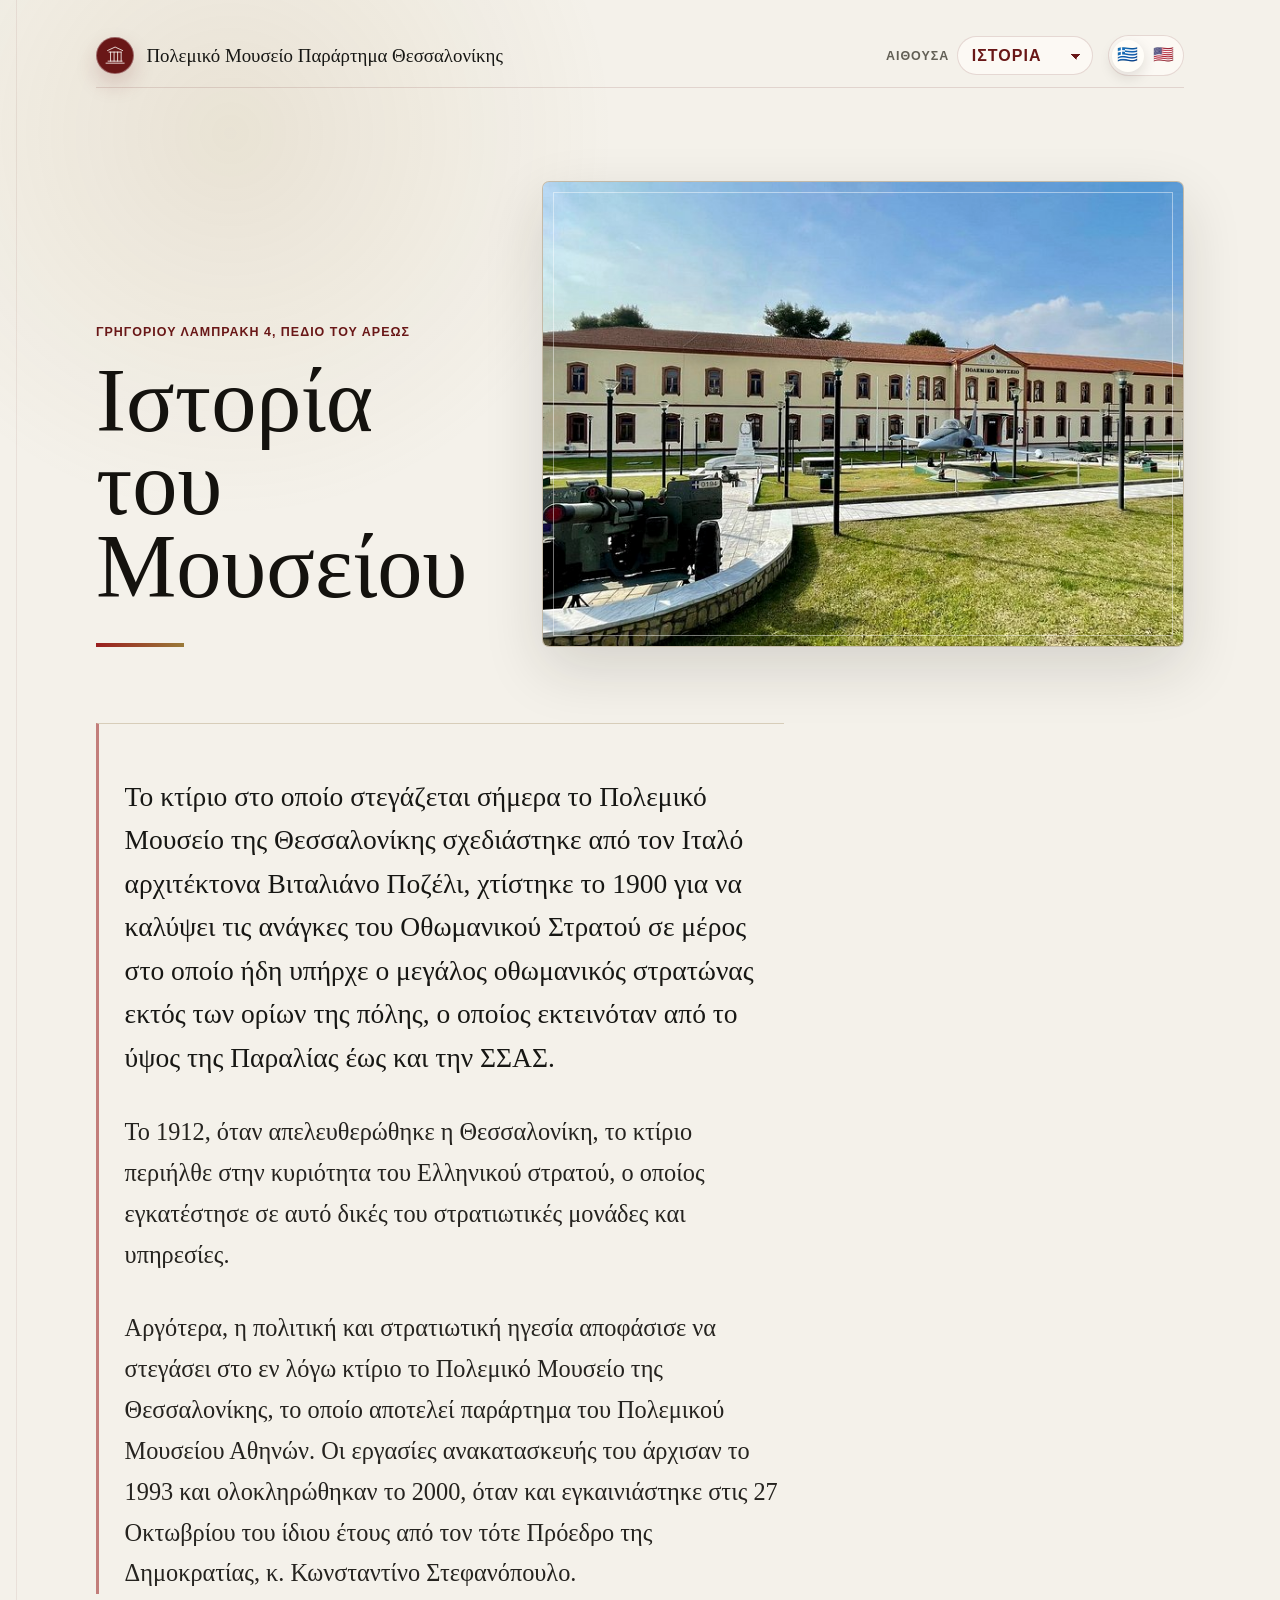
==== commit 5045938e: "Add museum animations and language updates" ====
--- a/index.html
+++ b/index.html
@@ -7,20 +7,20 @@
       name="description"
       content="Σύντομη ιστορία του Πολεμικού Μουσείου Θεσσαλονίκης για επισκέπτες του μουσείου."
     />
-    <title>Ιστορία του Μουσείου | Πολεμικό Μουσείο Θεσσαλονίκης</title>
+    <title>Ιστορία του Μουσείου | Πολεμικό Μουσείο Παράρτημα Θεσσαλονίκης</title>
     <link rel="stylesheet" href="styles.css" />
   </head>
   <body>
     <main class="page-shell">
       <header class="site-header" aria-label="Πληροφορίες σελίδας" data-i18n-attr="aria-label:siteHeaderLabel">
-        <a class="brand" href="./" aria-label="Πολεμικό Μουσείο Θεσσαλονίκης">
+        <a class="brand" href="./" aria-label="Πολεμικό Μουσείο Παράρτημα Θεσσαλονίκης" data-i18n-attr="aria-label:brandName">
           <span class="brand-mark" aria-hidden="true">
             <svg viewBox="0 0 48 48" role="img">
               <path d="M6 40h36M10 36h28M12 18h24M9 15 24 8l15 7" />
               <path d="M15 18v18M22 18v18M29 18v18M36 18v18" />
             </svg>
           </span>
-          <span data-i18n="brandName">Πολεμικό Μουσείο Θεσσαλονίκης</span>
+          <span data-i18n="brandName">Πολεμικό Μουσείο Παράρτημα Θεσσαλονίκης</span>
         </a>
         <nav class="site-nav" aria-label="Πλοήγηση" data-i18n-attr="aria-label:navigationLabel">
           <label class="room-switch">
--- a/styles.css
+++ b/styles.css
@@ -40,6 +40,61 @@
   text-rendering: optimizeLegibility;
 }
 
+@keyframes page-enter {
+  from {
+    opacity: 0;
+    transform: translateY(0.65rem);
+  }
+
+  to {
+    opacity: 1;
+    transform: translateY(0);
+  }
+}
+
+@keyframes image-reveal {
+  from {
+    opacity: 0;
+    transform: translateY(0.9rem) scale(0.985);
+  }
+
+  to {
+    opacity: 1;
+    transform: translateY(0) scale(1);
+  }
+}
+
+@keyframes map-draw {
+  to {
+    stroke-dashoffset: 0;
+  }
+}
+
+@keyframes map-detail-enter {
+  from {
+    opacity: 0;
+    transform: translateY(0.35rem);
+  }
+
+  to {
+    opacity: 1;
+    transform: translateY(0);
+  }
+}
+
+@keyframes point-pulse {
+  0%,
+  100% {
+    opacity: 0;
+    transform: scale(0.88);
+  }
+
+  42% {
+    opacity: 0.34;
+    transform: scale(1.55);
+  }
+}
+
 img,
 svg {
   display: block;
@@ -55,6 +110,7 @@
   width: min(100%, 74rem);
   margin: 0 auto;
   padding: 1.1rem clamp(1.1rem, 4vw, 3rem) 4.5rem;
+  animation: page-enter 460ms ease-out both;
 }
 
 .site-header {
@@ -126,6 +182,16 @@
   letter-spacing: inherit;
   text-transform: inherit;
   appearance: none;
+  transition:
+    border-color 160ms ease,
+    box-shadow 160ms ease,
+    transform 160ms ease;
+}
+
+.room-select:hover {
+  border-color: rgb(105 23 23 / 32%);
+  box-shadow: 0 8px 20px rgb(29 25 18 / 10%);
+  transform: translateY(-1px);
 }
 
 .room-select:focus-visible {
@@ -141,6 +207,14 @@
   background: rgb(255 253 248 / 70%);
   border: 1px solid rgb(105 23 23 / 15%);
   border-radius: 999px;
+  transition:
+    border-color 160ms ease,
+    box-shadow 160ms ease;
+}
+
+.language-switch:hover {
+  border-color: rgb(105 23 23 / 28%);
+  box-shadow: 0 8px 18px rgb(29 25 18 / 9%);
 }
 
 .language-button {
@@ -155,12 +229,24 @@
   cursor: pointer;
   font-size: 1.05rem;
   line-height: 1;
+  transition:
+    background 160ms ease,
+    box-shadow 160ms ease,
+    transform 160ms ease;
 }
 
 .language-button:hover,
 .language-button.is-active {
   background: var(--paper);
   box-shadow: 0 5px 14px rgb(29 25 18 / 13%);
+}
+
+.language-button:hover {
+  transform: translateY(-1px);
+}
+
+.language-button:active {
+  transform: translateY(0) scale(0.97);
 }
 
 .language-button:focus-visible {
@@ -242,6 +328,7 @@
   border: 1px solid rgb(79 64 38 / 18%);
   border-radius: 0.45rem;
   box-shadow: var(--shadow);
+  animation: image-reveal 620ms 120ms ease-out both;
 }
 
 .hero-image::before {
@@ -337,6 +424,20 @@
   height: auto;
 }
 
+.entrance-map .map-room,
+.entrance-map .map-case,
+.entrance-map .map-stairs {
+  animation: map-detail-enter 520ms ease-out both;
+}
+
+.entrance-map .map-case {
+  animation-delay: 180ms;
+}
+
+.entrance-map .map-stairs {
+  animation-delay: 260ms;
+}
+
 .entrance-map text {
   fill: #4b4538;
   font-family: Arial, Helvetica, sans-serif;
@@ -356,8 +457,10 @@
   fill: none;
   stroke: rgb(154 122 56 / 55%);
   stroke-dasharray: 12 13;
+  stroke-dashoffset: 170;
   stroke-linecap: round;
   stroke-width: 13;
+  animation: map-draw 850ms 260ms ease-out both;
 }
 
 .map-case {
@@ -380,14 +483,18 @@
 .map-entry {
   fill: none;
   stroke: #6f5e45;
+  stroke-dasharray: 700;
+  stroke-dashoffset: 700;
   stroke-linecap: round;
   stroke-width: 5;
+  animation: map-draw 700ms 440ms ease-out both;
 }
 
 .map-point {
   position: absolute;
   left: var(--x);
   top: var(--y);
+  z-index: 1;
   display: grid;
   width: 2.55rem;
   height: 2.55rem;
@@ -401,12 +508,37 @@
   box-shadow: 0 10px 20px rgb(31 22 16 / 20%);
   cursor: pointer;
   font: 700 0.95rem/1 Arial, Helvetica, sans-serif;
+  isolation: isolate;
+  transition:
+    background 160ms ease,
+    color 160ms ease,
+    box-shadow 160ms ease,
+    transform 160ms ease;
+}
+
+.map-point::after {
+  position: absolute;
+  inset: -0.35rem;
+  z-index: -1;
+  background: rgb(154 31 31 / 34%);
+  border-radius: 50%;
+  content: "";
+  pointer-events: none;
+  animation: point-pulse 2.6s ease-out infinite;
 }
 
 .map-point:hover,
 .map-point.is-active {
   background: var(--gold);
   color: #171714;
+}
+
+.map-point:hover {
+  transform: translate(-50%, -50%) scale(1.06);
+}
+
+.map-point:active {
+  transform: translate(-50%, -50%) scale(0.96);
 }
 
 .map-point:focus-visible {
@@ -451,6 +583,19 @@
   max-height: min(78vh, 48rem);
   overflow: auto;
   padding: clamp(1.25rem, 3vw, 2rem);
+  transition:
+    opacity 180ms ease,
+    transform 180ms ease,
+    box-shadow 180ms ease;
+}
+
+.exhibit-panel.is-changing {
+  opacity: 0;
+  transform: translateY(0.35rem);
+}
+
+.exhibit-panel:hover {
+  box-shadow: 0 22px 54px rgb(29 25 18 / 13%);
 }
 
 .panel-kicker {
@@ -617,3 +762,14 @@
     height: 2.25rem;
   }
 }
+
+@media (prefers-reduced-motion: reduce) {
+  *,
+  *::before,
+  *::after {
+    scroll-behavior: auto !important;
+    animation-duration: 1ms !important;
+    animation-iteration-count: 1 !important;
+    transition-duration: 1ms !important;
+  }
+}
